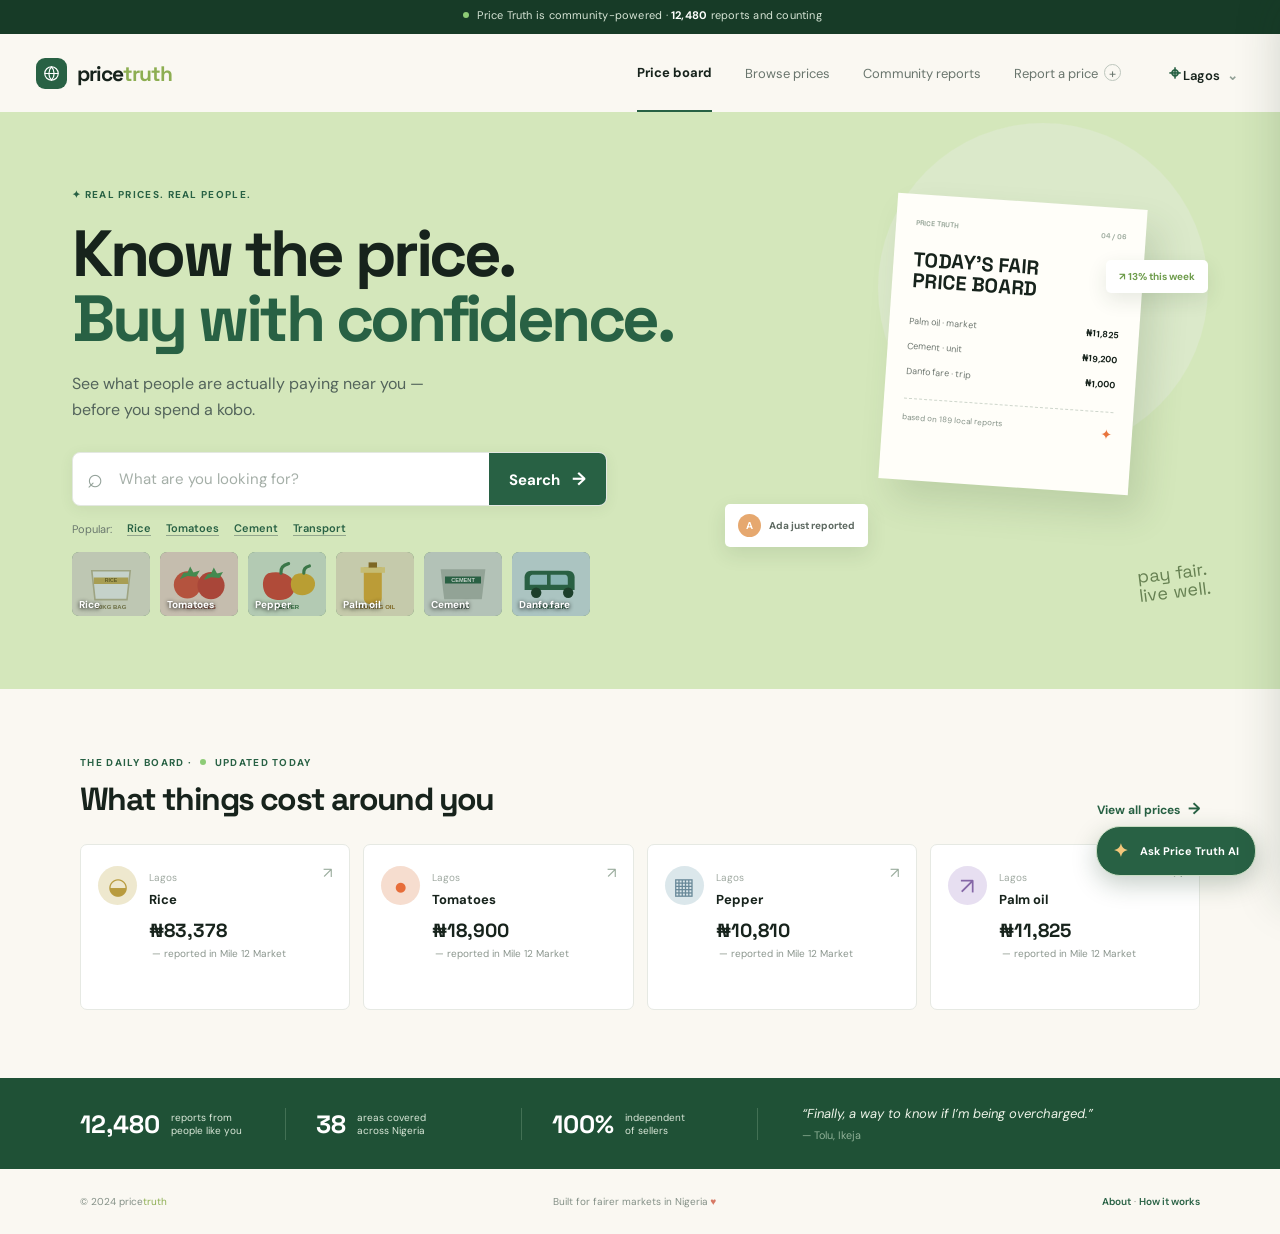
==== public/index.html @ 400d6462 "Prepair Price Truth project for Github" ====
<!doctype html>
<html lang="en">
<head>
  <meta charset="utf-8">
  <meta name="viewport" content="width=device-width, initial-scale=1">
  <title>Price Truth — Know the fair price</title>
  <link rel="preconnect" href="https://fonts.googleapis.com">
  <link rel="preconnect" href="https://fonts.gstatic.com" crossorigin>
  <link href="https://fonts.googleapis.com/css2?family=DM+Sans:wght@400;500;600;700&family=Space+Grotesk:wght@500;600;700&display=swap" rel="stylesheet">
  <link rel="stylesheet" href="styles.css">
</head>
<body data-page="home">
  <div class="announcement"><span class="pulse"></span> Price Truth is community-powered · <strong>12,480</strong> reports and counting</div>
  <header class="site-header">
    <a class="brand" href="index.html"><span class="brand-mark" aria-hidden="true"><svg viewBox="0 0 24 24" class="brand-symbol"><circle cx="12" cy="12" r="8.5"></circle><path d="M3.8 12h16.4M12 3.5c2.2 2.3 3.3 5.1 3.3 8.5S14.2 18.2 12 20.5M12 3.5C9.8 5.8 8.7 8.6 8.7 12s1.1 6.2 3.3 8.5"></path></svg></span><span>price<span class="brand-accent">truth</span></span></a>
    <nav class="desktop-nav"><a class="active" href="index.html">Price board</a><a href="browse.html">Browse prices</a><a href="reports.html">Community reports</a><a href="#" data-open-report>Report a price <span class="plus">+</span></a></nav>
    <div class="header-actions"><button class="area-pill" data-area-button><span class="pin">⌖</span> Choose location <span class="chevron">⌄</span></button><button class="menu-button" aria-label="Open menu">☰</button></div>
  </header>

  <main>
    <section class="hero home-hero">
      <div class="hero-copy">
        <div class="eyebrow"><span class="spark">✦</span> REAL PRICES. REAL PEOPLE.</div>
        <h1>Know the price.<br><em>Buy with confidence.</em></h1>
        <p class="hero-lede">See what people are actually paying near you — before you spend a kobo.</p>
        <form class="search-box large-search" data-search-form>
          <span class="search-icon">⌕</span><input name="query" type="search" placeholder="What are you looking for?" autocomplete="off"><button type="submit">Search <span>→</span></button>
        </form>
        <div class="popular"><span>Popular:</span><a href="results.html?item=rice">Rice</a><a href="results.html?item=tomatoes">Tomatoes</a><a href="results.html?item=cement">Cement</a><a href="results.html?item=transport">Transport</a></div>
        <div class="popular-items" data-popular-items aria-label="Popular items"></div>
      </div>
      <div class="hero-art" aria-hidden="true"><div class="sun"></div><div class="receipt-card" data-today-board><div class="receipt-top"><span>PRICE TRUTH</span><span data-board-day>01 / 08</span></div><div class="receipt-title">TODAY'S FAIR<br>PRICE BOARD</div><div class="receipt-row"><span>Loading today’s items</span><b>—</b></div><div class="receipt-row"><span>Please wait</span><b>—</b></div><div class="receipt-row"><span>Community reports</span><b>—</b></div><div class="receipt-line"></div><div class="receipt-footer">updating from local reports <span>✦</span></div></div><div class="floating-tag tag-one" data-board-trend>↗ today’s movement</div><div class="floating-tag tag-two live-report"><span class="avatar">A</span> <span data-live-report>Ada just reported</span></div><div class="scribble">pay fair.<br>live well.</div></div>
    </section>

    <section class="board-section content-width">
      <div class="section-heading"><div><span class="eyebrow">THE DAILY BOARD · <span class="live-dot"></span> UPDATED TODAY</span><h2>What things cost around you</h2></div><a class="text-link" href="browse.html">View all prices <span>→</span></a></div>
      <div class="board-grid" data-board-grid></div></section>
    <section class="trust-strip"><div><strong>12,480</strong><span>reports from<br>people like you</span></div><div><strong>38</strong><span>areas covered<br>across Nigeria</span></div><div><strong>100%</strong><span>independent<br>of sellers</span></div><div class="trust-quote">“Finally, a way to know if I’m being overcharged.” <small>— Tolu, Ikeja</small></div></section>
  </main>
  <footer class="site-footer content-width"><span>© 2024 price<span class="brand-accent">truth</span></span><span>Built for fairer markets in Nigeria <span class="heart">♥</span></span><span><a href="#">About</a> · <a href="#">How it works</a></span></footer>
  <div class="modal-backdrop" data-modal><div class="report-modal" role="dialog" aria-modal="true" aria-labelledby="report-title"><button class="modal-close" data-close-modal>×</button><div class="modal-kicker">✦ ADD TO THE BOARD</div><h2 id="report-title">What did you pay?</h2><p class="modal-subtitle">Your report helps someone nearby make a fairer deal.</p><form data-report-form><label>What did you buy?<input name="item" required placeholder="e.g. Rice, 50kg bag"></label><div class="form-row"><label>Price paid<input name="price" required type="number" min="1" placeholder="Enter amount"></label><label>Market<select name="area" data-market-select></select></label></div><label>When did you buy it?<input name="date" type="date"></label><div class="upload-zone"><input id="receipt-input" type="file" accept="image/*"><label for="receipt-input"><span>▧</span><b>Scan a receipt</b><small>Upload a photo and AI will fill this in</small></label></div><button class="primary-button full" type="submit">Publish my report <span>→</span></button></form><div class="success-state" hidden><div class="success-icon">✓</div><h3>Thanks for adding to the truth.</h3><p>Your report is now helping buyers in <span data-success-area>your selected market</span>.</p><button class="secondary-button" data-close-modal>Done</button></div></div></div>
  <script src="app.js"></script>
</body>
</html>
---- public/styles.css ----
:root {
  --ink: #17231c;
  --muted: #718078;
  --green: #286144;
  --light-green: #dce9d4;
  --lime: #d4e7bb;
  --cream: #faf8f2;
  --line: #e6e9e3;
  --orange: #e8753e;
  --purple: #795aa8;
}
* {
  box-sizing: border-box;
}
body {
  margin: 0;
  color: var(--ink);
  background: var(--cream);
  font-family: "DM Sans", sans-serif;
  font-size: 15px;
}
a {
  color: inherit;
  text-decoration: none;
}
button,
input,
select {
  font: inherit;
}
button {
  cursor: pointer;
  border: 0;
}
.content-width {
  width: min(1120px, calc(100% - 48px));
  margin: 0 auto;
}
.announcement {
  height: 34px;
  background: #173b27;
  color: #d7e5d6;
  text-align: center;
  padding: 8px;
  font-size: 11px;
  letter-spacing: 0.02em;
}
.announcement strong {
  color: #fff;
}
.pulse,
.live-dot {
  display: inline-block;
  background: #8dcc76;
  border-radius: 50%;
  width: 6px;
  height: 6px;
  margin: 0 5px 1px;
}
.site-header {
  height: 78px;
  display: flex;
  align-items: center;
  justify-content: space-between;
  max-width: 1240px;
  margin: auto;
  padding: 0 36px;
  background: var(--cream);
}
.brand {
  display: flex;
  align-items: center;
  gap: 10px;
  font: 700 21px "Space Grotesk";
  letter-spacing: -1px;
}
.brand-mark {
  display: grid;
  place-items: center;
  background: var(--green);
  color: #fff;
  border-radius: 9px;
  width: 31px;
  height: 31px;
  font-size: 18px;
}
.brand-accent {
  color: #8dae52;
}
.desktop-nav {
  display: flex;
  gap: 33px;
  align-items: center;
  margin-left: auto;
  margin-right: 42px;
  color: #69756d;
  font-size: 13px;
}
.desktop-nav a {
  padding: 29px 0;
}
.desktop-nav .active {
  color: var(--ink);
  font-weight: 700;
  border-bottom: 2px solid var(--green);
}
.plus {
  display: inline-grid;
  place-items: center;
  border: 1px solid #bdc6bd;
  border-radius: 50%;
  width: 17px;
  height: 17px;
  margin-left: 3px;
}
.header-actions {
  display: flex;
  align-items: center;
  gap: 17px;
}
.area-pill {
  background: transparent;
  color: var(--ink);
  font-weight: 600;
  font-size: 13px;
}
.pin {
  color: var(--green);
  font-size: 20px;
}
.chevron {
  color: #91a096;
  margin-left: 4px;
}
.menu-button {
  display: none;
  background: none;
  font-size: 22px;
}
.hero {
  max-width: 1240px;
  margin: auto;
  padding: 76px 72px 70px;
  min-height: 470px;
  background: var(--lime);
  display: flex;
  overflow: hidden;
}
.hero-copy {
  width: 57%;
  position: relative;
  z-index: 1;
}
.eyebrow,
.label,
.modal-kicker {
  font-size: 10px;
  letter-spacing: 0.13em;
  font-weight: 700;
  color: var(--green);
}
h1,
h2,
h3,
p {
  margin-top: 0;
}
.hero h1 {
  font: 700 clamp(45px, 5.1vw, 69px)/0.99 "Space Grotesk";
  letter-spacing: -3.5px;
  margin: 21px 0 20px;
}
.hero h1 em {
  font-style: normal;
  color: var(--green);
}
.hero-lede {
  max-width: 400px;
  line-height: 1.6;
  color: #53645b;
  font-size: 16px;
}
.search-box {
  display: flex;
  background: #fff;
  border: 1px solid #e3e8e1;
  border-radius: 8px;
  height: 54px;
  box-shadow: 0 3px 14px #3f5c3214;
  overflow: hidden;
}
.large-search {
  max-width: 535px;
  margin-top: 30px;
}
.search-icon {
  font-size: 27px;
  color: #94a29a;
  line-height: 50px;
  padding: 0 14px;
}
.search-box input {
  border: 0;
  outline: 0;
  min-width: 0;
  flex: 1;
  color: var(--ink);
  background: transparent;
}
.search-box input::placeholder {
  color: #a5afa8;
}
.search-box button,
.primary-button {
  background: var(--green);
  color: #fff;
  padding: 0 20px;
  font-weight: 700;
}
.search-box button span,
.primary-button span {
  font-size: 18px;
  margin-left: 8px;
}
.popular {
  display: flex;
  gap: 15px;
  align-items: center;
  margin-top: 15px;
  font-size: 11px;
  color: #6a786e;
}
.popular a {
  border-bottom: 1px solid #92a58d;
  color: var(--green);
  font-weight: 600;
}
.hero-art {
  position: relative;
  flex: 1;
}
.sun {
  width: 330px;
  height: 330px;
  border-radius: 50%;
  background: #dbe9ca;
  position: absolute;
  top: -65px;
  right: 0;
}
.receipt-card {
  position: absolute;
  z-index: 1;
  background: #fffef9;
  width: 250px;
  height: 286px;
  right: 70px;
  top: 13px;
  padding: 24px 20px;
  transform: rotate(4deg);
  animation: receipt-card-pulse 2.4s ease-in-out infinite;
  box-shadow: 14px 19px 35px #3d533327;
}
@keyframes receipt-card-pulse {
  from {
    scale: 0.96;
  }
  50% {
    scale: 1.04;
  }
  to {
    scale: 0.96;
  }
}
@media (prefers-reduced-motion: reduce) {
  .receipt-card {
    animation: none;
  }
}
.receipt-top {
  display: flex;
  justify-content: space-between;
  font: 700 7px "Space Grotesk";
  color: #9ba99c;
}
.receipt-title {
  font: 700 20px/1.03 "Space Grotesk";
  margin: 22px 0 25px;
}
.receipt-row {
  display: flex;
  justify-content: space-between;
  font-size: 9px;
  margin: 13px 0;
  color: #6d766f;
}
.receipt-row b {
  color: var(--ink);
}
.receipt-line {
  border-top: 1px dashed #ced6cc;
  margin-top: 21px;
}
.receipt-footer {
  font-size: 8px;
  color: #849187;
  margin-top: 13px;
}
.receipt-footer span {
  float: right;
  color: var(--orange);
  font-size: 14px;
}
.floating-tag {
  position: absolute;
  z-index: 2;
  background: #fff;
  border-radius: 5px;
  padding: 10px 13px;
  box-shadow: 0 7px 20px #253f201c;
  font-size: 10px;
  font-weight: 700;
}
.tag-one {
  top: 72px;
  right: 0;
  color: #6e9c4c;
}
.tag-two {
  bottom: 72px;
  left: 5px;
  color: #5d6961;
}
.avatar {
  display: inline-grid;
  place-items: center;
  width: 23px;
  height: 23px;
  border-radius: 50%;
  background: #e6a86f;
  color: white;
  font-size: 10px;
  margin-right: 6px;
}
.scribble {
  position: absolute;
  right: -2px;
  bottom: 18px;
  color: #668052;
  font: 18px/1.05 "Space Grotesk";
  transform: rotate(-7deg);
}
.board-section {
  padding: 62px 0 68px;
}
.section-heading {
  display: flex;
  align-items: end;
  justify-content: space-between;
  margin-bottom: 25px;
}
.section-heading h2,
.browse-main h1 {
  font: 700 32px "Space Grotesk";
  letter-spacing: -1.6px;
  margin: 8px 0 0;
}
.text-link {
  font-size: 12px;
  color: var(--green);
  font-weight: 700;
}
.text-link span {
  font-size: 16px;
  margin-left: 5px;
}
.board-grid {
  display: grid;
  grid-template-columns: repeat(4, 1fr);
  gap: 13px;
}
.price-card {
  background: #fff;
  border: 1px solid var(--line);
  border-radius: 7px;
  padding: 21px 17px;
  display: flex;
  min-height: 166px;
  position: relative;
  transition: 0.2s;
}
.price-card:hover,
.item-list a:hover {
  transform: translateY(-3px);
  box-shadow: 0 8px 22px #37512a12;
}
.item-icon,
.mini-icon {
  display: grid;
  place-items: center;
  border-radius: 50%;
  width: 39px;
  height: 39px;
  font-size: 23px;
  flex: none;
}
.rice-icon {
  background: #eee8ce;
  color: #b89b3e;
}
.tomato-icon {
  background: #f6ddcf;
  color: #e76d3a;
}
.cement-icon {
  background: #dbe7eb;
  color: #688898;
}
.transport-icon {
  background: #e7dff1;
  color: #8567a7;
}
.item-info {
  padding-left: 12px;
}
.item-info span {
  font-size: 10px;
  color: #a0aaa2;
}
.item-info h3 {
  font-size: 13px;
  margin: 5px 0 10px;
}
.item-info strong {
  font: 700 19px "Space Grotesk";
  display: block;
}
.item-info small {
  font-size: 10px;
  color: #8b968e;
  display: block;
  margin-top: 4px;
}
.item-info i,
.item-list i {
  font-style: normal;
  margin-left: 3px;
}
.up {
  color: #d6673d;
}
.down {
  color: #599248;
}
.neutral {
  color: #849085;
}
.card-arrow {
  position: absolute;
  right: 17px;
  top: 18px;
  color: #9aac9d;
}
.trust-strip {
  background: #1f5136;
  color: #d9e7d8;
  padding: 27px max(calc((100% - 1120px) / 2), 24px);
  display: grid;
  grid-template-columns: 1fr 1fr 1fr 2fr;
  gap: 30px;
  align-items: center;
}
.trust-strip div:not(.trust-quote) {
  display: flex;
  gap: 11px;
  align-items: center;
  border-right: 1px solid #427054;
}
.trust-strip strong {
  color: #fff;
  font: 700 25px "Space Grotesk";
}
.trust-strip span {
  font-size: 10px;
  line-height: 1.3;
}
.trust-quote {
  font-size: 13px;
  font-style: italic;
  color: #eef4e9;
  padding-left: 14px;
}
.trust-quote small {
  display: block;
  color: #8eb096;
  margin-top: 6px;
  font-style: normal;
}
.site-footer {
  display: flex;
  justify-content: space-between;
  align-items: center;
  padding: 26px 0;
  font-size: 10px;
  color: #849087;
}
.site-footer a {
  color: var(--green);
  font-weight: 600;
}
.heart {
  color: #d77965;
}
.modal-backdrop {
  display: none;
  position: fixed;
  z-index: 20;
  inset: 0;
  background: #16362380;
  align-items: center;
  justify-content: center;
  padding: 20px;
}
.modal-backdrop.open {
  display: flex;
}
.report-modal {
  background: #fffdf8;
  width: min(490px, 100%);
  border-radius: 12px;
  padding: 34px;
  position: relative;
  box-shadow: 0 20px 70px #1427194d;
}
.modal-close {
  position: absolute;
  right: 17px;
  top: 15px;
  color: #7e8d82;
  background: none;
  font-size: 25px;
}
.report-modal h2 {
  font: 700 31px "Space Grotesk";
  letter-spacing: -1px;
  margin: 9px 0;
}
.modal-subtitle {
  font-size: 13px;
  color: var(--muted);
  margin-bottom: 24px;
}
.report-modal form > label,
.form-row label {
  font-size: 11px;
  font-weight: 700;
  color: #65746a;
  display: block;
  margin-bottom: 14px;
}
.report-modal input,
.report-modal select {
  display: block;
  width: 100%;
  margin-top: 6px;
  height: 43px;
  border: 1px solid #dce4dc;
  border-radius: 5px;
  padding: 0 12px;
  color: var(--ink);
  background: #fff;
}
.form-row {
  display: grid;
  grid-template-columns: 1fr 1fr;
  gap: 13px;
}
.upload-zone {
  border: 1px dashed #b8cbb9;
  border-radius: 6px;
  background: #f3f8ef;
  text-align: center;
  padding: 13px;
  margin: 17px 0;
}
.upload-zone input {
  display: none;
}
.upload-zone label {
  display: block;
  cursor: pointer;
}
.upload-zone span {
  display: block;
  font-size: 22px;
  color: var(--green);
}
.upload-zone b,
.upload-zone small {
  display: block;
}
.upload-zone b {
  font-size: 12px;
  color: var(--green);
}
.upload-zone small {
  font-size: 10px;
  color: #87948a;
  margin-top: 3px;
}
.full {
  width: 100%;
  height: 46px;
  border-radius: 5px;
}
.secondary-button {
  background: #e5efe0;
  color: var(--green);
  padding: 11px 24px;
  border-radius: 5px;
  font-weight: 700;
}
.success-state {
  text-align: center;
  padding: 24px 0 10px;
}
.success-icon {
  display: grid;
  place-items: center;
  margin: auto;
  background: var(--light-green);
  color: var(--green);
  width: 52px;
  height: 52px;
  border-radius: 50%;
  font-size: 25px;
}
.success-state h3 {
  font: 700 22px "Space Grotesk";
  margin: 17px 0 7px;
}
.success-state p {
  color: var(--muted);
  font-size: 13px;
}
.results-main {
  padding: 39px 0 70px;
}
.breadcrumbs {
  font-size: 11px;
  color: #819088;
  display: flex;
  gap: 11px;
  margin-bottom: 31px;
}
.breadcrumbs a {
  color: var(--green);
  font-weight: 700;
}
.result-top {
  display: flex;
  justify-content: space-between;
  align-items: end;
  margin-bottom: 27px;
}
.result-top h1 {
  font: 700 43px "Space Grotesk";
  letter-spacing: -2px;
  margin: 10px 0 5px;
}
.result-top h1 span {
  font-size: 22px;
  color: #718079;
}
.muted {
  color: var(--muted);
  font-size: 13px;
}
.range-card {
  background: #e4efdc;
  border-radius: 8px;
  padding: 28px 32px 25px;
  margin-bottom: 22px;
}
.range-heading {
  display: flex;
  justify-content: space-between;
}
.range-price {
  font: 700 33px "Space Grotesk";
  letter-spacing: -1px;
  margin: 10px 0 7px;
}
.range-price span {
  font-weight: 400;
  color: #78917b;
}
.range-heading p {
  font-size: 12px;
  color: #5c7062;
}
.badge {
  border-radius: 20px;
  padding: 5px 8px;
  margin-right: 5px;
  font-size: 10px;
  font-weight: 700;
}
.badge.good {
  background: #c6e0bf;
  color: #37703f;
}
.report-count {
  display: flex;
  gap: 10px;
  align-items: center;
  text-align: right;
}
.report-count strong {
  font: 700 32px "Space Grotesk";
}
.report-count span {
  color: #748279;
  font-size: 10px;
}
.range-visual {
  margin-top: 22px;
}
.range-track {
  height: 7px;
  border-radius: 5px;
  background: #c5d7bb;
  position: relative;
}
.track-fill {
  position: absolute;
  left: 15%;
  right: 19%;
  height: 100%;
  background: #58915f;
  border-radius: 5px;
}
.marker {
  position: absolute;
  width: 17px;
  height: 17px;
  border: 3px solid #fff;
  background: #276043;
  border-radius: 50%;
  top: -5px;
  box-shadow: 0 2px 5px #52694b66;
}
.marker-label {
  position: absolute;
  top: 18px;
  transform: translateX(-50%);
  font: 700 10px "Space Grotesk";
}
.track-labels {
  display: flex;
  justify-content: space-between;
  color: #7e9180;
  font-size: 10px;
  margin-top: 12px;
}
.results-columns {
  display: grid;
  grid-template-columns: 1fr 315px;
  gap: 22px;
}
.main-column {
  display: grid;
  gap: 22px;
}
.panel,
.ai-card {
  background: #fff;
  border: 1px solid var(--line);
  border-radius: 8px;
  padding: 26px 28px;
}
.panel-heading {
  display: flex;
  justify-content: space-between;
  align-items: start;
}
.panel-heading h2 {
  font: 700 20px "Space Grotesk";
  margin: 8px 0 0;
}
.panel-heading select {
  border: 1px solid #dce4dc;
  border-radius: 4px;
  background: #fff;
  padding: 8px;
  font-size: 11px;
  color: #69766e;
}
.chart {
  height: 232px;
  margin-top: 21px;
  position: relative;
  padding-left: 44px;
}
.chart-y {
  position: absolute;
  left: 0;
  top: 0;
  bottom: 27px;
  display: flex;
  flex-direction: column;
  justify-content: space-between;
  font-size: 9px;
  color: #9aa59d;
}
.chart svg {
  width: 100%;
  height: 190px;
  border-bottom: 1px solid #e6ebe5;
  background: repeating-linear-gradient(
    to bottom,
    transparent 0,
    transparent 45px,
    #edf1ec 46px
  );
}
.chart-x {
  display: flex;
  justify-content: space-between;
  color: #9aa59d;
  font-size: 9px;
  margin-top: 9px;
}
.reports-panel {
  padding-bottom: 10px;
}
.report-list {
  margin-top: 22px;
}
.report-row {
  display: flex;
  align-items: center;
  padding: 13px 0;
  border-top: 1px solid #edf0eb;
}
.report-row > div {
  display: grid;
  gap: 4px;
}
.report-row strong {
  font-size: 13px;
}
.report-row div span {
  font-size: 11px;
  color: #87938a;
}
.avatar-green {
  background: #759e69;
}
.avatar-yellow {
  background: #d2a25e;
}
.avatar-pink {
  background: #bd7991;
}
.verified {
  margin-left: auto;
  color: #6d9b63;
  font-size: 10px;
  font-weight: 700;
}
.ai-card {
  background: #eef5e9;
  border: 0;
  height: max-content;
}
.ai-head {
  display: flex;
  gap: 12px;
  align-items: start;
}
.ai-spark {
  color: #db8050;
  font-size: 23px;
}
.ai-card h2 {
  font: 700 20px "Space Grotesk";
  margin: 7px 0;
}
.ai-card p {
  font-size: 12px;
  line-height: 1.6;
  color: #5f7164;
  margin: 20px 0;
}
.suggestion {
  background: #fff;
  border: 1px solid #dce9d8;
  padding: 12px;
  border-radius: 5px;
  color: #638268;
  font-size: 11px;
  font-style: italic;
  cursor: pointer;
}
.suggestion span {
  float: right;
  font-style: normal;
}
.ai-form {
  display: flex;
  margin-top: 10px;
  background: #fff;
  border: 1px solid #d8e5d5;
  border-radius: 5px;
  height: 43px;
}
.ai-form input {
  flex: 1;
  border: 0;
  background: transparent;
  padding: 0 11px;
  outline: 0;
  font-size: 11px;
}
.ai-form button {
  width: 43px;
  background: var(--green);
  color: #fff;
  font-size: 18px;
}
.ai-card small {
  display: block;
  color: #95a397;
  font-size: 9px;
  margin-top: 15px;
}
.ai-answer {
  background: #fff;
  border-left: 3px solid var(--green);
  padding: 12px;
  margin-top: 12px;
  font-size: 11px;
  line-height: 1.5;
  color: #4f6657;
}
.browse-main {
  padding: 65px 0 85px;
}
.browse-intro {
  display: flex;
  justify-content: space-between;
  align-items: end;
}
.browse-main h1 {
  font-size: 44px;
  margin-top: 13px;
}
.browse-intro p {
  color: var(--muted);
  font-size: 14px;
  margin: 11px 0 0;
}
.browse-search {
  width: 310px;
}
.filter-row {
  display: flex;
  align-items: center;
  gap: 9px;
  border-bottom: 1px solid #e0e6df;
  padding: 41px 0 17px;
  margin-bottom: 30px;
}
.filter-label {
  font-size: 10px;
  color: #89968e;
  font-weight: 700;
  margin-right: 5px;
}
.filter-chip {
  border: 1px solid #d8e2d8;
  border-radius: 20px;
  background: transparent;
  padding: 8px 13px;
  font-size: 11px;
  color: #68766d;
}
.filter-chip.active {
  background: var(--green);
  border-color: var(--green);
  color: #fff;
}
.browse-grid {
  display: grid;
  grid-template-columns: repeat(2, 1fr);
  gap: 22px;
}
.category-group {
  background: #fff;
  border: 1px solid var(--line);
  border-radius: 8px;
  padding: 24px 25px;
}
.category-group:last-child {
  grid-column: span 2;
}
.category-heading {
  display: flex;
  align-items: center;
  gap: 12px;
  border-bottom: 1px solid #edf0ec;
  padding-bottom: 18px;
}
.category-icon {
  display: grid;
  place-items: center;
  width: 39px;
  height: 39px;
  border-radius: 50%;
  font-size: 20px;
}
.category-icon.orange {
  background: #f9e3d5;
  color: var(--orange);
}
.category-icon.blue {
  background: #dcecef;
  color: #547f91;
}
.category-icon.purple {
  background: #e9e1f2;
  color: var(--purple);
}
.category-heading h2 {
  font: 700 17px "Space Grotesk";
  margin: 0 0 4px;
}
.category-heading span:not(.category-icon) {
  font-size: 10px;
  color: #96a098;
}
.category-heading a {
  margin-left: auto;
  color: var(--green);
  font-size: 10px;
  font-weight: 700;
}
.item-list a {
  display: flex;
  align-items: center;
  padding: 17px 0;
  border-bottom: 1px solid #f0f2ed;
  transition: 0.2s;
}
.item-list a:last-child {
  border-bottom: 0;
}
.mini-icon {
  width: 31px;
  height: 31px;
  font-size: 17px;
  margin-right: 12px;
}
.item-list a div {
  display: grid;
  gap: 4px;
}
.item-list strong {
  font-size: 12px;
}
.item-list small {
  color: #8b978e;
  font-size: 10px;
}
.item-list > b {
  margin-left: auto;
  font: 700 14px "Space Grotesk";
}
.item-list > b span {
  font-size: 14px;
  color: #9bab9d;
  margin-left: 5px;
}
.oil-icon {
  background: #f1e8bd;
  color: #a88e37;
}
.blue-icon {
  background: #dbe7eb;
  color: #688898;
}
.wood-icon {
  background: #ede0ce;
  color: #9c7952;
}
.taxi-icon {
  background: #e7dff1;
  color: #8567a7;
}
@media (max-width: 800px) {
  .site-header {
    padding: 0 20px;
  }
  .desktop-nav {
    display: none;
  }
  .menu-button {
    display: block;
  }
  .hero {
    padding: 55px 24px 40px;
    min-height: 590px;
  }
  .hero-copy {
    width: 100%;
  }
  .hero-art {
    position: absolute;
    opacity: 0.45;
    right: 0;
    top: 360px;
  }
  .hero h1 {
    font-size: 48px;
  }
  .board-grid {
    grid-template-columns: repeat(2, 1fr);
  }
  .trust-strip {
    grid-template-columns: repeat(2, 1fr);
    padding: 25px 24px;
  }
  .trust-strip div:nth-child(2) {
    border-right: 0;
  }
  .trust-quote {
    grid-column: span 2;
    border-top: 1px solid #427054;
    padding: 15px 0 0;
  }
  .results-columns {
    grid-template-columns: 1fr;
  }
  .browse-intro {
    display: block;
  }
  .browse-search {
    width: 100%;
    margin-top: 25px;
  }
  .browse-grid {
    grid-template-columns: 1fr;
  }
  .category-group:last-child {
    grid-column: auto;
  }
  .filter-row {
    overflow: auto;
    white-space: nowrap;
  }
  .filter-label {
    display: none;
  }
  .site-footer {
    padding: 24px;
    display: grid;
    gap: 10px;
  }
  .content-width {
    width: calc(100% - 40px);
  }
}
@media (max-width: 500px) {
  .area-pill {
    font-size: 12px;
  }
  .hero h1 {
    letter-spacing: -2px;
  }
  .board-grid {
    grid-template-columns: 1fr;
  }
  .section-heading {
    display: block;
  }
  .section-heading .text-link {
    display: block;
    margin-top: 12px;
  }
  .trust-strip {
    grid-template-columns: 1fr 1fr;
  }
  .range-card {
    padding: 22px 18px;
  }
  .range-price {
    font-size: 26px;
  }
  .result-top h1 {
    font-size: 34px;
  }
  .result-top h1 span {
    font-size: 16px;
    display: block;
    margin-top: 5px;
  }
  .result-top .primary-button {
    padding: 0 11px;
    font-size: 11px;
    height: 38px;
  }
  .panel,
  .ai-card {
    padding: 20px 17px;
  }
  .browse-main h1 {
    font-size: 36px;
  }
  .form-row {
    grid-template-columns: 1fr;
  }
  .report-modal {
    padding: 28px 20px;
  }
}
/* Mobile overflow guardrails: keep every section inside the viewport. */
html {
  overflow-x: hidden;
}
body {
  min-width: 0;
  overflow-x: hidden;
}
img,
svg,
video,
canvas {
  max-width: 100%;
  height: auto;
}
.site-header,
.hero,
.content-width {
  max-width: 100%;
}
.hero,
.site-header,
.board-section,
.results-main,
.browse-main {
  overflow-x: clip;
}
.hero-copy,
.item-info,
.category-heading > div,
.panel-heading > div {
  min-width: 0;
}
.popular,
.filter-row {
  max-width: 100%;
  overflow-x: auto;
  scrollbar-width: none;
}
.popular::-webkit-scrollbar,
.filter-row::-webkit-scrollbar {
  display: none;
}
@media (max-width: 800px) {
  .content-width {
    width: calc(100% - 32px);
  }
  .site-header {
    padding: 0 16px;
  }
  .hero {
    width: 100%;
    padding: 48px 20px 36px;
    min-height: 0;
    flex-direction: column;
  }
  .hero-art {
    pointer-events: none;
    max-width: 100%;
    overflow: visible;
    position: relative;
    flex: 0 0 320px;
    top: auto;
    right: auto;
    width: 100%;
    height: 320px;
    margin-top: 24px;
    opacity: 1;
  }
  .receipt-card {
    right: 25px;
    transform: scale(0.86) rotate(4deg);
    transform-origin: top right;
  }
  .floating-tag {
    white-space: nowrap;
  }
  .board-section {
    padding: 48px 0;
  }
  .results-main,
  .browse-main {
    padding-top: 34px;
  }
  .result-top,
  .browse-intro {
    gap: 18px;
  }
  .result-top {
    align-items: flex-start;
  }
  .result-top .primary-button {
    flex: 0 0 auto;
  }
  .chart-panel {
    overflow: hidden;
  }
  .chart {
    max-width: 100%;
    padding-left: 36px;
  }
  .browse-search {
    max-width: 100%;
  }
  .category-heading a {
    white-space: nowrap;
  }
}
@media (max-width: 520px) {
  .announcement {
    height: auto;
    min-height: 34px;
    padding: 8px 16px;
    line-height: 1.35;
  }
  .brand {
    font-size: 19px;
  }
  .desktop-nav {
    display: none;
  }
  .hero-copy {
    width: 100%;
  }
  .hero h1 {
    font-size: clamp(38px, 12vw, 52px);
    letter-spacing: -2.5px;
  }
  .hero-lede {
    font-size: 14px;
    max-width: 290px;
  }
  .large-search {
    height: 50px;
  }
  .search-box button {
    padding: 0 13px;
    font-size: 12px;
  }
  .search-icon {
    padding: 0 10px;
    font-size: 23px;
  }
  .receipt-card {
    right: 20px;
  }
  .tag-one {
    right: 8px;
  }
  .tag-two {
    left: 0;
  }
  .scribble {
    right: 5px;
  }
  .section-heading h2,
  .browse-main h1 {
    font-size: 28px;
  }
  .trust-strip {
    padding: 23px 16px;
    gap: 18px 12px;
  }
  .trust-strip strong {
    font-size: 20px;
  }
  .trust-quote {
    font-size: 11px;
  }
  .site-footer {
    width: calc(100% - 32px);
    padding: 22px 0;
  }
  .result-top {
    flex-direction: column;
  }
  .result-top .primary-button {
    align-self: stretch;
  }
  .range-heading {
    gap: 12px;
  }
  .range-price {
    font-size: 23px;
    white-space: nowrap;
  }
  .report-count {
    flex: 0 0 auto;
  }
  .report-count strong {
    font-size: 25px;
  }
  .report-row {
    gap: 8px;
  }
  .verified {
    font-size: 9px;
  }
  .panel-heading {
    gap: 8px;
  }
  .panel-heading h2 {
    font-size: 17px;
  }
  .panel-heading select {
    max-width: 108px;
  }
  .chart-y {
    font-size: 8px;
  }
  .browse-intro {
    display: block;
  }
  .browse-search {
    margin-top: 20px;
  }
  .filter-row {
    padding-top: 25px;
  }
  .filter-chip {
    flex: 0 0 auto;
  }
  .category-group {
    padding: 19px 16px;
  }
  .category-heading {
    gap: 8px;
  }
  .category-heading h2 {
    font-size: 15px;
  }
  .category-heading a {
    font-size: 9px;
  }
  .item-list > b {
    font-size: 12px;
  }
  .item-list small {
    font-size: 9px;
  }
  .chatbot-launcher {
    right: 12px;
    bottom: 12px;
    padding: 11px 13px;
  }
}
.popular-items {
  display: flex;
  gap: 10px;
  margin-top: 16px;
  max-width: 535px;
  overflow-x: auto;
  padding-bottom: 3px;
  scrollbar-width: none;
}
.popular-items::-webkit-scrollbar {
  display: none;
}
.popular-items a {
  position: relative;
  flex: 0 0 78px;
  height: 64px;
  border-radius: 7px;
  overflow: hidden;
  background: #315e42;
  color: #fff;
}
.popular-items img {
  width: 100%;
  height: 100%;
  object-fit: cover;
  opacity: 0.72;
}
.popular-items span {
  position: absolute;
  left: 7px;
  bottom: 5px;
  font-size: 10px;
  font-weight: 700;
  text-shadow: 0 1px 4px #000;
}
.reports-main {
  padding: 62px 0 80px;
}
.reports-intro {
  display: flex;
  justify-content: space-between;
  align-items: end;
  gap: 20px;
}
.reports-intro h1 {
  font: 700 43px "Space Grotesk";
  letter-spacing: -2px;
  margin: 12px 0 7px;
}
.reports-intro p {
  font-size: 14px;
  color: var(--muted);
}
.reports-summary {
  display: grid;
  grid-template-columns: repeat(3, 1fr) 2fr;
  gap: 20px;
  align-items: center;
  background: #e4efdc;
  border-radius: 8px;
  padding: 24px 28px;
  margin: 36px 0 22px;
}
.reports-summary div:not(.summary-note) {
  display: grid;
  gap: 4px;
  border-right: 1px solid #c2d8bc;
}
.reports-summary strong {
  font: 700 27px "Space Grotesk";
}
.reports-summary span {
  font-size: 10px;
  color: #657668;
}
.summary-note {
  font-size: 13px;
  font-style: italic;
  color: #57705d;
  padding-left: 10px;
}
.community-panel {
  background: #fff;
  border: 1px solid var(--line);
  border-radius: 8px;
  padding: 27px;
}
.community-list {
  margin-top: 19px;
}
.community-report {
  display: flex;
  align-items: center;
  gap: 12px;
  border-top: 1px solid #edf0eb;
  padding: 15px 0;
}
.community-report > div {
  display: grid;
  gap: 5px;
  min-width: 0;
}
.community-report strong {
  font-size: 12px;
}
.community-report strong b {
  color: var(--green);
}
.community-report div span {
  font-size: 10px;
  color: #8b978e;
}
.community-price {
  margin-left: auto;
  font: 700 15px "Space Grotesk";
  white-space: nowrap;
}
.live-label {
  font-size: 10px;
  color: #5e9062;
}
@media (max-width: 600px) {
  .reports-main {
    padding-top: 38px;
  }
  .reports-intro {
    display: block;
  }
  .reports-intro .primary-button {
    width: 100%;
    height: 44px;
    margin-top: 18px;
  }
  .reports-intro h1 {
    font-size: 34px;
  }
  .reports-summary {
    grid-template-columns: 1fr 1fr;
    padding: 18px;
    gap: 15px;
  }
  .reports-summary div:not(.summary-note) {
    border-right: 0;
  }
  .summary-note {
    grid-column: span 2;
    border-top: 1px solid #c2d8bc;
    padding: 13px 0 0;
    font-size: 11px;
  }
  .community-panel {
    padding: 20px 15px;
  }
  .community-report {
    gap: 8px;
  }
  .community-report strong {
    font-size: 11px;
  }
  .community-price {
    font-size: 12px;
  }
  .community-report .avatar {
    width: 27px;
    height: 27px;
    flex: 0 0 27px;
  }
  .popular-items {
    margin-top: 9px;
    gap: 7px;
  }
  .popular-items a {
    flex-basis: 68px;
    height: 53px;
  }
}

/* @media (max-width: 500px) {
  .popular-items img {
    width: 100%;
    max-width: 100%;
    height: auto;
    object-fit: contain;
  }
} */
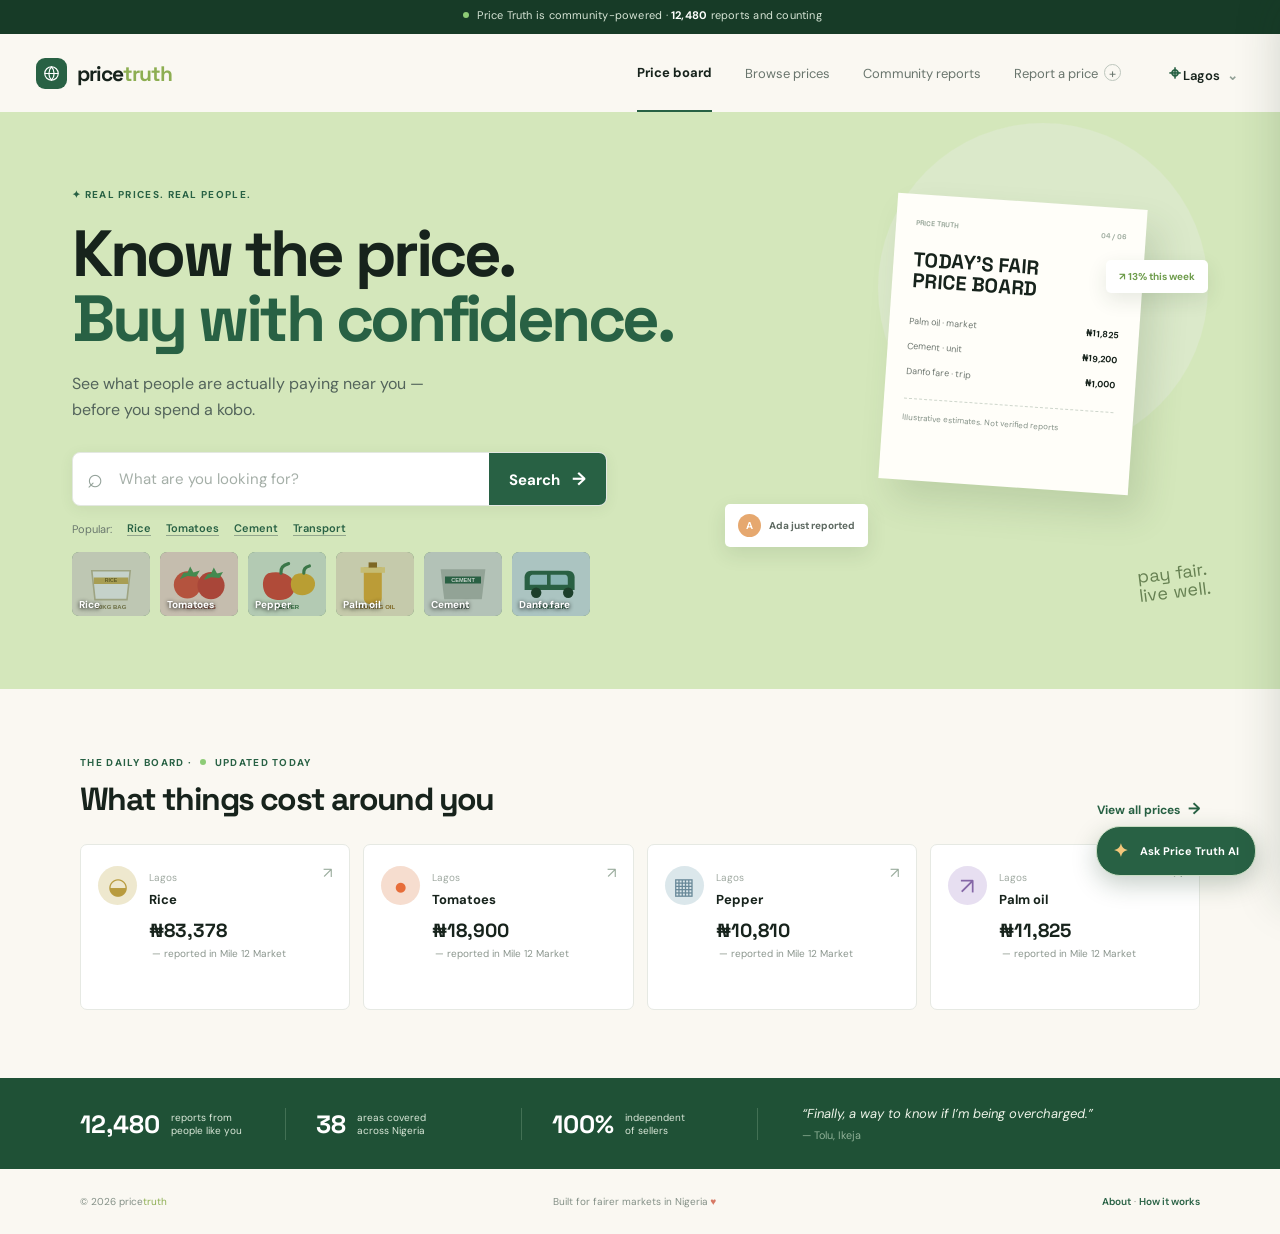
==== commit 96b84644: "Fix price etimates and update footer year to 2026" ====
--- a/public/index.html
+++ b/public/index.html
@@ -1,44 +1,202 @@
 <!doctype html>
 <html lang="en">
-<head>
-  <meta charset="utf-8">
-  <meta name="viewport" content="width=device-width, initial-scale=1">
-  <title>Price Truth — Know the fair price</title>
-  <link rel="preconnect" href="https://fonts.googleapis.com">
-  <link rel="preconnect" href="https://fonts.gstatic.com" crossorigin>
-  <link href="https://fonts.googleapis.com/css2?family=DM+Sans:wght@400;500;600;700&family=Space+Grotesk:wght@500;600;700&display=swap" rel="stylesheet">
-  <link rel="stylesheet" href="styles.css">
-</head>
-<body data-page="home">
-  <div class="announcement"><span class="pulse"></span> Price Truth is community-powered · <strong>12,480</strong> reports and counting</div>
-  <header class="site-header">
-    <a class="brand" href="index.html"><span class="brand-mark" aria-hidden="true"><svg viewBox="0 0 24 24" class="brand-symbol"><circle cx="12" cy="12" r="8.5"></circle><path d="M3.8 12h16.4M12 3.5c2.2 2.3 3.3 5.1 3.3 8.5S14.2 18.2 12 20.5M12 3.5C9.8 5.8 8.7 8.6 8.7 12s1.1 6.2 3.3 8.5"></path></svg></span><span>price<span class="brand-accent">truth</span></span></a>
-    <nav class="desktop-nav"><a class="active" href="index.html">Price board</a><a href="browse.html">Browse prices</a><a href="reports.html">Community reports</a><a href="#" data-open-report>Report a price <span class="plus">+</span></a></nav>
-    <div class="header-actions"><button class="area-pill" data-area-button><span class="pin">⌖</span> Choose location <span class="chevron">⌄</span></button><button class="menu-button" aria-label="Open menu">☰</button></div>
-  </header>
+  <head>
+    <meta charset="utf-8" />
+    <meta name="viewport" content="width=device-width, initial-scale=1" />
+    <title>Price Truth — Know the fair price</title>
+    <link rel="preconnect" href="https://fonts.googleapis.com" />
+    <link rel="preconnect" href="https://fonts.gstatic.com" crossorigin />
+    <link
+      href="https://fonts.googleapis.com/css2?family=DM+Sans:wght@400;500;600;700&family=Space+Grotesk:wght@500;600;700&display=swap"
+      rel="stylesheet"
+    />
+    <link rel="stylesheet" href="styles.css" />
+  </head>
+  <body data-page="home">
+    <div class="announcement">
+      <span class="pulse"></span> Price Truth is community-powered ·
+      <strong>12,480</strong> reports and counting
+    </div>
+    <header class="site-header">
+      <a class="brand" href="index.html"
+        ><span class="brand-mark" aria-hidden="true"
+          ><svg viewBox="0 0 24 24" class="brand-symbol">
+            <circle cx="12" cy="12" r="8.5"></circle>
+            <path
+              d="M3.8 12h16.4M12 3.5c2.2 2.3 3.3 5.1 3.3 8.5S14.2 18.2 12 20.5M12 3.5C9.8 5.8 8.7 8.6 8.7 12s1.1 6.2 3.3 8.5"
+            ></path></svg></span
+        ><span>price<span class="brand-accent">truth</span></span></a
+      >
+      <nav class="desktop-nav">
+        <a class="active" href="index.html">Price board</a
+        ><a href="browse.html">Browse prices</a
+        ><a href="reports.html">Community reports</a
+        ><a href="#" data-open-report
+          >Report a price <span class="plus">+</span></a
+        >
+      </nav>
+      <div class="header-actions">
+        <button class="area-pill" data-area-button>
+          <span class="pin">⌖</span> Choose location
+          <span class="chevron">⌄</span></button
+        ><button class="menu-button" aria-label="Open menu">☰</button>
+      </div>
+    </header>
 
-  <main>
-    <section class="hero home-hero">
-      <div class="hero-copy">
-        <div class="eyebrow"><span class="spark">✦</span> REAL PRICES. REAL PEOPLE.</div>
-        <h1>Know the price.<br><em>Buy with confidence.</em></h1>
-        <p class="hero-lede">See what people are actually paying near you — before you spend a kobo.</p>
-        <form class="search-box large-search" data-search-form>
-          <span class="search-icon">⌕</span><input name="query" type="search" placeholder="What are you looking for?" autocomplete="off"><button type="submit">Search <span>→</span></button>
+    <main>
+      <section class="hero home-hero">
+        <div class="hero-copy">
+          <div class="eyebrow">
+            <span class="spark">✦</span> REAL PRICES. REAL PEOPLE.
+          </div>
+          <h1>Know the price.<br /><em>Buy with confidence.</em></h1>
+          <p class="hero-lede">
+            See what people are actually paying near you — before you spend a
+            kobo.
+          </p>
+          <form class="search-box large-search" data-search-form>
+            <span class="search-icon">⌕</span
+            ><input
+              name="query"
+              type="search"
+              placeholder="What are you looking for?"
+              autocomplete="off"
+            /><button type="submit">Search <span>→</span></button>
+          </form>
+          <div class="popular">
+            <span>Popular:</span><a href="results.html?item=rice">Rice</a
+            ><a href="results.html?item=tomatoes">Tomatoes</a
+            ><a href="results.html?item=cement">Cement</a
+            ><a href="results.html?item=transport">Transport</a>
+          </div>
+          <div
+            class="popular-items"
+            data-popular-items
+            aria-label="Popular items"
+          ></div>
+        </div>
+        <div class="hero-art" aria-hidden="true">
+          <div class="sun"></div>
+          <div class="receipt-card" data-today-board>
+            <div class="receipt-top">
+              <span>PRICE TRUTH</span><span data-board-day>01 / 08</span>
+            </div>
+            <div class="receipt-title">TODAY'S FAIR<br />PRICE BOARD</div>
+            <div class="receipt-row">
+              <span>Loading today’s items</span><b>—</b>
+            </div>
+            <div class="receipt-row"><span>Please wait</span><b>—</b></div>
+            <div class="receipt-row">
+              <span>Community reports</span><b>—</b>
+            </div>
+            <div class="receipt-line"></div>
+            <div class="receipt-footer">
+              updating from local reports <span>✦</span>
+            </div>
+          </div>
+          <div class="floating-tag tag-one" data-board-trend>
+            ↗ today’s movement
+          </div>
+          <div class="floating-tag tag-two live-report">
+            <span class="avatar">A</span>
+            <span data-live-report>Ada just reported</span>
+          </div>
+          <div class="scribble">pay fair.<br />live well.</div>
+        </div>
+      </section>
+
+      <section class="board-section content-width">
+        <div class="section-heading">
+          <div>
+            <span class="eyebrow"
+              >THE DAILY BOARD · <span class="live-dot"></span> UPDATED
+              TODAY</span
+            >
+            <h2>What things cost around you</h2>
+          </div>
+          <a class="text-link" href="browse.html"
+            >View all prices <span>→</span></a
+          >
+        </div>
+        <div class="board-grid" data-board-grid></div>
+      </section>
+      <section class="trust-strip">
+        <div>
+          <strong>12,480</strong><span>reports from<br />people like you</span>
+        </div>
+        <div>
+          <strong>38</strong><span>areas covered<br />across Nigeria</span>
+        </div>
+        <div>
+          <strong>100%</strong><span>independent<br />of sellers</span>
+        </div>
+        <div class="trust-quote">
+          “Finally, a way to know if I’m being overcharged.”
+          <small>— Tolu, Ikeja</small>
+        </div>
+      </section>
+    </main>
+    <footer class="site-footer content-width">
+      <span>© 2026 price<span class="brand-accent">truth</span></span
+      ><span
+        >Built for fairer markets in Nigeria <span class="heart">♥</span></span
+      ><span><a href="#">About</a> · <a href="#">How it works</a></span>
+    </footer>
+    <div class="modal-backdrop" data-modal>
+      <div
+        class="report-modal"
+        role="dialog"
+        aria-modal="true"
+        aria-labelledby="report-title"
+      >
+        <button class="modal-close" data-close-modal>×</button>
+        <div class="modal-kicker">✦ ADD TO THE BOARD</div>
+        <h2 id="report-title">What did you pay?</h2>
+        <p class="modal-subtitle">
+          Your report helps someone nearby make a fairer deal.
+        </p>
+        <form data-report-form>
+          <label
+            >What did you buy?<input
+              name="item"
+              required
+              placeholder="e.g. Rice, 50kg bag"
+          /></label>
+          <div class="form-row">
+            <label
+              >Price paid<input
+                name="price"
+                required
+                type="number"
+                min="1"
+                placeholder="Enter amount" /></label
+            ><label
+              >Market<select name="area" data-market-select></select
+            ></label>
+          </div>
+          <label>When did you buy it?<input name="date" type="date" /></label>
+          <div class="upload-zone">
+            <input id="receipt-input" type="file" accept="image/*" /><label
+              for="receipt-input"
+              ><span>▧</span><b>Scan a receipt</b
+              ><small>Upload a photo and AI will fill this in</small></label
+            >
+          </div>
+          <button class="primary-button full" type="submit">
+            Publish my report <span>→</span>
+          </button>
         </form>
-        <div class="popular"><span>Popular:</span><a href="results.html?item=rice">Rice</a><a href="results.html?item=tomatoes">Tomatoes</a><a href="results.html?item=cement">Cement</a><a href="results.html?item=transport">Transport</a></div>
-        <div class="popular-items" data-popular-items aria-label="Popular items"></div>
+        <div class="success-state" hidden>
+          <div class="success-icon">✓</div>
+          <h3>Thanks for adding to the truth.</h3>
+          <p>
+            Your report is now helping buyers in
+            <span data-success-area>your selected market</span>.
+          </p>
+          <button class="secondary-button" data-close-modal>Done</button>
+        </div>
       </div>
-      <div class="hero-art" aria-hidden="true"><div class="sun"></div><div class="receipt-card" data-today-board><div class="receipt-top"><span>PRICE TRUTH</span><span data-board-day>01 / 08</span></div><div class="receipt-title">TODAY'S FAIR<br>PRICE BOARD</div><div class="receipt-row"><span>Loading today’s items</span><b>—</b></div><div class="receipt-row"><span>Please wait</span><b>—</b></div><div class="receipt-row"><span>Community reports</span><b>—</b></div><div class="receipt-line"></div><div class="receipt-footer">updating from local reports <span>✦</span></div></div><div class="floating-tag tag-one" data-board-trend>↗ today’s movement</div><div class="floating-tag tag-two live-report"><span class="avatar">A</span> <span data-live-report>Ada just reported</span></div><div class="scribble">pay fair.<br>live well.</div></div>
-    </section>
-
-    <section class="board-section content-width">
-      <div class="section-heading"><div><span class="eyebrow">THE DAILY BOARD · <span class="live-dot"></span> UPDATED TODAY</span><h2>What things cost around you</h2></div><a class="text-link" href="browse.html">View all prices <span>→</span></a></div>
-      <div class="board-grid" data-board-grid></div></section>
-    <section class="trust-strip"><div><strong>12,480</strong><span>reports from<br>people like you</span></div><div><strong>38</strong><span>areas covered<br>across Nigeria</span></div><div><strong>100%</strong><span>independent<br>of sellers</span></div><div class="trust-quote">“Finally, a way to know if I’m being overcharged.” <small>— Tolu, Ikeja</small></div></section>
-  </main>
-  <footer class="site-footer content-width"><span>© 2024 price<span class="brand-accent">truth</span></span><span>Built for fairer markets in Nigeria <span class="heart">♥</span></span><span><a href="#">About</a> · <a href="#">How it works</a></span></footer>
-  <div class="modal-backdrop" data-modal><div class="report-modal" role="dialog" aria-modal="true" aria-labelledby="report-title"><button class="modal-close" data-close-modal>×</button><div class="modal-kicker">✦ ADD TO THE BOARD</div><h2 id="report-title">What did you pay?</h2><p class="modal-subtitle">Your report helps someone nearby make a fairer deal.</p><form data-report-form><label>What did you buy?<input name="item" required placeholder="e.g. Rice, 50kg bag"></label><div class="form-row"><label>Price paid<input name="price" required type="number" min="1" placeholder="Enter amount"></label><label>Market<select name="area" data-market-select></select></label></div><label>When did you buy it?<input name="date" type="date"></label><div class="upload-zone"><input id="receipt-input" type="file" accept="image/*"><label for="receipt-input"><span>▧</span><b>Scan a receipt</b><small>Upload a photo and AI will fill this in</small></label></div><button class="primary-button full" type="submit">Publish my report <span>→</span></button></form><div class="success-state" hidden><div class="success-icon">✓</div><h3>Thanks for adding to the truth.</h3><p>Your report is now helping buyers in <span data-success-area>your selected market</span>.</p><button class="secondary-button" data-close-modal>Done</button></div></div></div>
-  <script src="app.js"></script>
-</body>
+    </div>
+    <script src="app.js"></script>
+  </body>
 </html>
